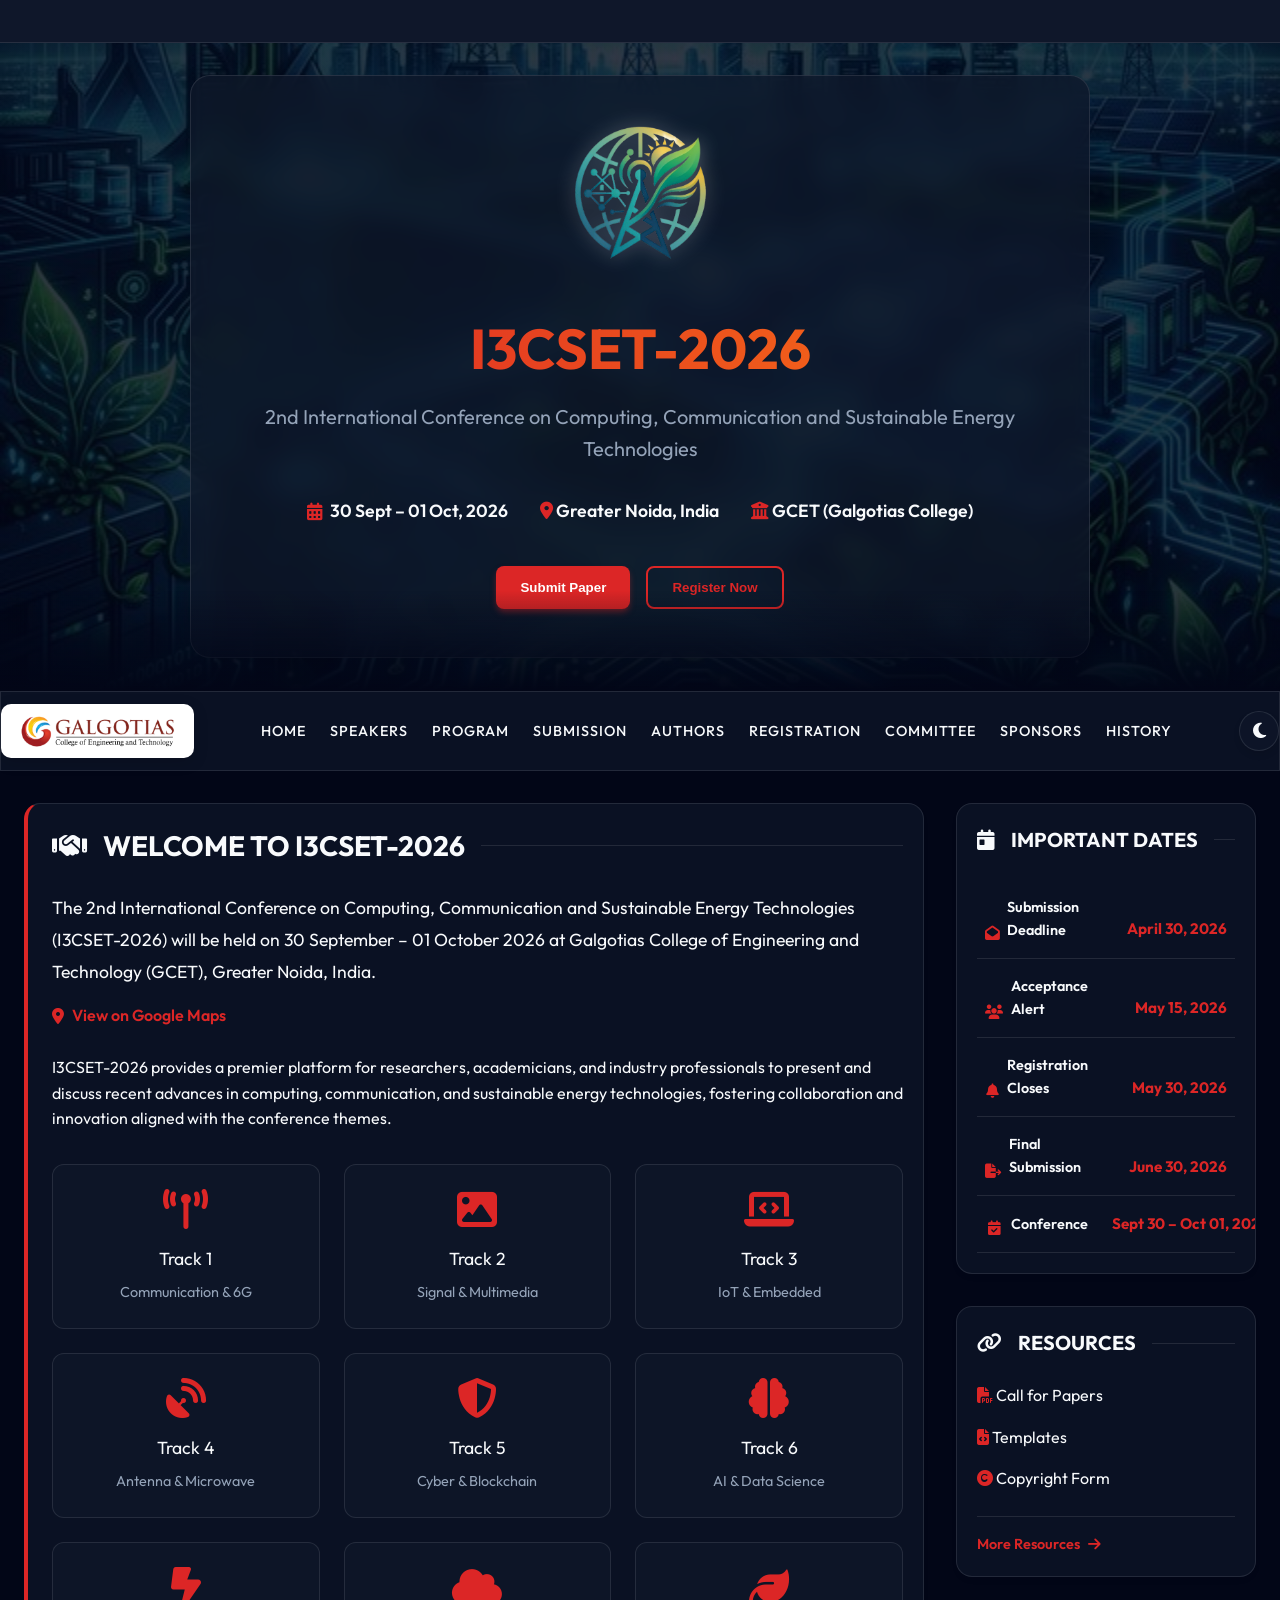
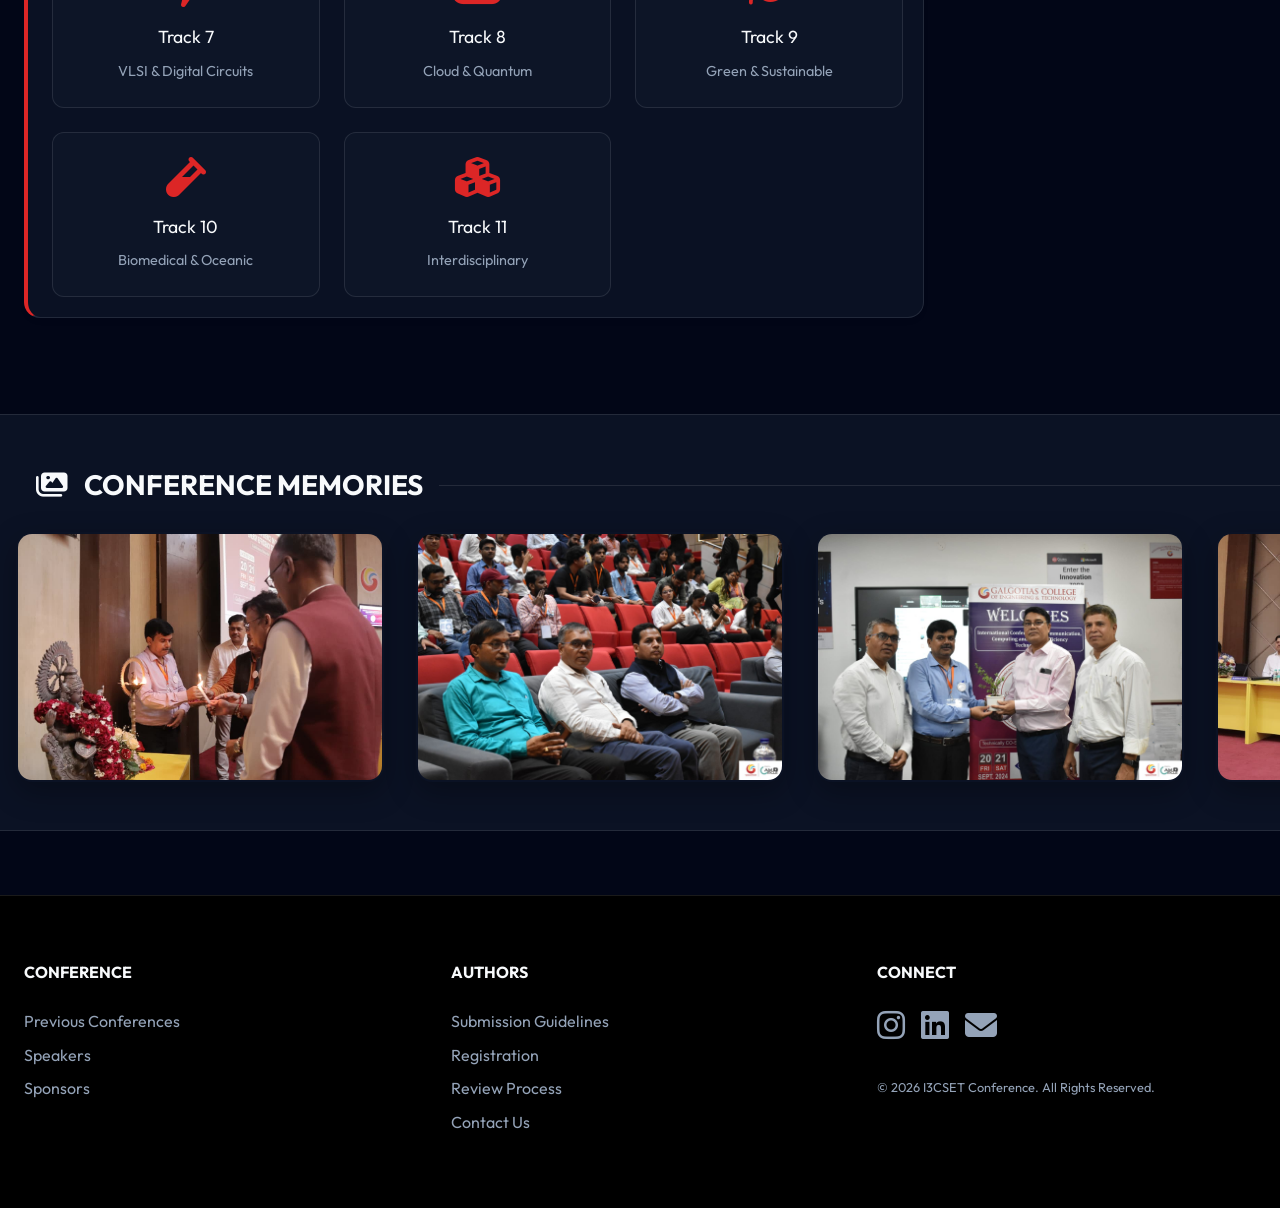
==== index.html @ 7bad55f0 "Upload website files" ====
<!DOCTYPE html>
<html lang="en">

<head>
    <meta charset="UTF-8">
    <meta name="viewport" content="width=device-width, initial-scale=1.0">
    <title>I3CSET-2026 | 2nd International Conference on Computing, Communication and Sustainable Energy Technologies
    </title>

    <!-- Meta SEO -->
    <meta name="keywords"
        content="I3CSET-2026, Conference, Computing, Communication, Sustainable Energy Technologies, GCET, Greater Noida, India">
    <meta name="description"
        content="2nd International Conference on Computing, Communication and Sustainable Energy Technologies (I3CSET-2026) at Galgotias College of Engineering and Technology, Greater Noida.">

    <!-- Fonts & Icons -->
    <link href="https://fonts.googleapis.com/css2?family=Outfit:wght@300;400;600;700&display=swap" rel="stylesheet">
    <link rel="stylesheet" href="https://cdnjs.cloudflare.com/ajax/libs/font-awesome/6.4.0/css/all.min.css">

    <!-- CSS -->
    <link rel="stylesheet" href="css/reset.css">
    <link rel="stylesheet" href="css/modern.css">

    <!-- Scripts -->
    <script src="https://code.jquery.com/jquery-3.6.0.min.js"></script>
    <script>
        // Check for theme immediately to prevent flashing
        if (localStorage.getItem('theme') === 'light') {
            document.documentElement.classList.add('light-mode');
            document.addEventListener('DOMContentLoaded', () => document.body.classList.add('light-mode'));
        }
    </script>
    <script src="js/ticker-data.js" defer></script>
    <script src="js/footer-data.js" defer></script>
    <script src="js/dates-data.js" defer></script>
    <script src="js/nav-data.js" defer></script>
    <script src="js/modern.js" defer></script>
    <style>
        /* Extra visual flourishes */
        .glass-effect {
            backdrop-filter: blur(12px);
            -webkit-backdrop-filter: blur(12px);
            border: 1px solid rgba(255, 255, 255, 0.1);
        }

        .glow-hover:hover {
            box-shadow: 0 0 20px var(--accent-glow);
        }

        .gradient-text {
            background: linear-gradient(135deg, var(--accent) 0%, var(--secondary) 100%);
            -webkit-background-clip: text;
            background-clip: text;
            -webkit-text-fill-color: transparent;
        }

        /* Modern Ticker styling */
        #news-ticker-container {
            background: var(--primary);
            color: var(--text);
            padding: 8px 0;
            overflow: hidden;
            white-space: nowrap;
            position: relative;
            z-index: 1001;
            border-bottom: 1px solid var(--glass-border);
        }

        .ticker-content {
            display: inline-block;
            padding-left: 100%;
            animation: ticker 30s linear infinite;
        }

        .ticker-item {
            display: inline-block;
            margin-right: 50px;
            font-weight: 500;
        }

        .ticker-item i {
            color: var(--accent);
            margin-right: 8px;
        }

        .ticker-item a {
            color: var(--secondary);
            text-decoration: none;
        }

        .ticker-item a:hover {
            text-decoration: underline;
        }

        @keyframes ticker {
            0% {
                transform: translateX(0);
            }

            100% {
                transform: translateX(-100%);
            }
        }

        /* Hero refinement */
        .hero-logo {
            width: 180px;
            margin-bottom: 2rem;
            filter: drop-shadow(0 0 10px rgba(255, 255, 255, 0.3));
        }

        /* Sidebar layout consistency */
        .main-content {
            margin-top: 2rem;
            display: flex;
            flex-wrap: wrap;
            gap: 2rem;
        }

        .content-area {
            flex: 3;
            min-width: 300px;
        }

        .sidebar {
            flex: 1;
            min-width: 280px;
        }

        /* Welcome card */
        .welcome-card {
            border-left: 4px solid var(--accent);
            padding-left: 1.5rem;
        }

        /* Cards for highlights */
        .highlight-grid {
            display: grid;
            grid-template-columns: repeat(auto-fit, minmax(200px, 1fr));
            gap: 1.5rem;
            margin-top: 2rem;
        }

        .h-card {
            background: var(--glass);
            padding: 1.5rem;
            border-radius: 12px;
            border: 1px solid var(--glass-border);
            transition: var(--transition);
            text-align: center;
            cursor: pointer;
        }

        .h-card:hover {
            transform: translateY(-5px);
            border-color: var(--accent);
            box-shadow: 0 10px 30px -10px rgba(59, 130, 246, 0.3);
        }

        .h-card i {
            font-size: 2.5rem;
            color: var(--accent);
            margin-bottom: 1rem;
        }

        .h-card h3 {
            font-size: 1.1rem;
            margin-bottom: 0.5rem;
            color: var(--text);
        }

        .h-card p {
            font-size: 0.9rem;
            color: var(--text-muted);
        }

        /* Horizontal Gallery Full Width */
        .full-width-gallery {
            width: 100%;
            background: var(--glass);
            border-top: 1px solid var(--glass-border);
            border-bottom: 1px solid var(--glass-border);
            padding: 3rem 0;
            margin: 4rem 0;
            overflow: hidden;
        }

        .gallery-wrapper {
            width: 100%;
            position: relative;
        }

        .gallery-track {
            display: flex;
            width: calc(400px * 22);
            /* Increased size for full width feel */
            animation: scroll 40s linear infinite;
        }

        .gallery-item {
            width: 400px;
            height: 250px;
            padding: 0 1rem;
            flex-shrink: 0;
        }

        .gallery-item img {
            width: 100%;
            height: 100%;
            object-fit: cover;
            border-radius: 16px;
            box-shadow: 0 10px 30px rgba(0, 0, 0, 0.3);
            transition: var(--transition);
            border: 2px solid transparent;
        }

        .gallery-item img:hover {
            transform: scale(1.03) translateY(-10px);
            border-color: var(--accent);
            box-shadow: 0 15px 40px rgba(59, 130, 246, 0.4);
        }

        @keyframes scroll {
            0% {
                transform: translateX(0);
            }

            100% {
                transform: translateX(calc(-400px * 11));
            }
        }

        @media (max-width: 768px) {
            .gallery-track {
                width: calc(280px * 22);
            }

            .gallery-item {
                width: 280px;
                height: 180px;
            }

            @keyframes scroll {
                0% {
                    transform: translateX(0);
                }

                100% {
                    transform: translateX(calc(-280px * 11));
                }
            }
        }
    </style>
</head>

<body>

    <!-- Top News Ticker -->
    <div id="ticker-placeholder"></div>

    <!-- Header / Hero Section -->
    <header class="modern-header">
        <div class="hero-content glass-effect">
            <img src="images/I3CSET Logo.png" alt="I3CSET Logo" class="hero-logo">
            <h1 class="conference-title">I3CSET-2026</h1>
            <p class="conference-subtitle">2nd International Conference on Computing, Communication and Sustainable
                Energy Technologies</p>

            <div class="quick-info">
                <div class="info-item"><i class="fa fa-calendar-alt"></i> 30 Sept – 01 Oct, 2026</div>
                <div class="info-item"><a
                        href="https://maps.app.goo.gl/qdZw1YLJTKPo7xcTA"
                        target="_blank" style="color: inherit; text-decoration: none;"><i
                            class="fa fa-map-marker-alt"></i> Greater Noida, India</a></div>
                <div class="info-item"><a
                        href="https://maps.app.goo.gl/qdZw1YLJTKPo7xcTA"
                        target="_blank" style="color: inherit; text-decoration: none;"><i class="fa fa-university"></i>
                        GCET (Galgotias College)</a></div>
            </div>

            <div style="margin-top: 2.5rem; display: flex; gap: 1rem; justify-content: center;">
                <button class="btn-primary glow-hover" onclick="location.href='paper-sub-guidelines.html';">Submit
                    Paper</button>
                <button class="btn-outline glow-hover" onclick="location.href='registration.html';">Register
                    Now</button>
            </div>
        </div>
    </header>

    <!-- Sticky Navigation -->
    <nav id="nav-placeholder" class="modern-nav glass-effect"></nav>

    <!-- Main Content Area -->
    <div class="main-content container mx-auto px-4 max-w-7xl">

        <!-- Left Column: Welcome & About -->
        <main class="content-area">
            <section class="section-card welcome-card">
                <h2 class="section-title"><i class="fa fa-handshake"></i> WELCOME TO I3CSET-2026</h2>
                <div style="margin-top: 1rem;">
                    <p style="font-size: 1.1rem; line-height: 1.8;">
                        The <strong>2nd International Conference on Computing, Communication and Sustainable Energy
                            Technologies (I3CSET-2026)</strong> will be held on <strong>30 September – 01 October
                            2026</strong> at
                        <strong>Galgotias College of Engineering and Technology (GCET)</strong>, Greater Noida, India.
                    </p>
                    <p style="margin-top: 1rem;">
                        <a href="https://maps.app.goo.gl/qdZw1YLJTKPo7xcTA"
                            target="_blank" style="color: var(--accent); text-decoration: none; font-weight: 600; display: inline-flex; align-items: center; gap: 0.5rem;">
                            <i class="fa fa-map-marker-alt"></i> View on Google Maps
                        </a>
                    </p>
                    <br>
                    <p>
                        I3CSET-2026 provides a premier platform for researchers, academicians, and industry
                        professionals to present and discuss recent advances in computing, communication, and
                        sustainable energy technologies, fostering collaboration and innovation aligned with the
                        conference themes.
                    </p>
                </div>

                <div class="highlight-grid">
                    <div class="h-card" onclick="location.href='technical-program.html';">
                        <i class="fa fa-tower-broadcast"></i>
                        <h3>Track 1</h3>
                        <p>Communication & 6G</p>
                    </div>
                    <div class="h-card" onclick="location.href='technical-program.html';">
                        <i class="fa fa-image"></i>
                        <h3>Track 2</h3>
                        <p>Signal & Multimedia</p>
                    </div>
                    <div class="h-card" onclick="location.href='technical-program.html';">
                        <i class="fa fa-laptop-code"></i>
                        <h3>Track 3</h3>
                        <p>IoT & Embedded</p>
                    </div>
                    <div class="h-card" onclick="location.href='technical-program.html';">
                        <i class="fa fa-satellite-dish"></i>
                        <h3>Track 4</h3>
                        <p>Antenna & Microwave</p>
                    </div>
                    <div class="h-card" onclick="location.href='technical-program.html';">
                        <i class="fa fa-shield-halved"></i>
                        <h3>Track 5</h3>
                        <p>Cyber & Blockchain</p>
                    </div>
                    <div class="h-card" onclick="location.href='technical-program.html';">
                        <i class="fa fa-brain"></i>
                        <h3>Track 6</h3>
                        <p>AI & Data Science</p>
                    </div>
                    <div class="h-card" onclick="location.href='technical-program.html';">
                        <i class="fa fa-bolt-lightning"></i>
                        <h3>Track 7</h3>
                        <p>VLSI & Digital Circuits</p>
                    </div>
                    <div class="h-card" onclick="location.href='technical-program.html';">
                        <i class="fa fa-cloud"></i>
                        <h3>Track 8</h3>
                        <p>Cloud & Quantum</p>
                    </div>
                    <div class="h-card" onclick="location.href='technical-program.html';">
                        <i class="fa fa-leaf"></i>
                        <h3>Track 9</h3>
                        <p>Green & Sustainable</p>
                    </div>
                    <div class="h-card" onclick="location.href='technical-program.html';">
                        <i class="fa fa-vial"></i>
                        <h3>Track 10</h3>
                        <p>Biomedical & Oceanic</p>
                    </div>
                    <div class="h-card" onclick="location.href='technical-program.html';">
                        <i class="fa fa-cubes"></i>
                        <h3>Track 11</h3>
                        <p>Interdisciplinary</p>
                    </div>
                </div>
            </section>
        </main>

        <!-- Right Column: Sidebar (Dates & Quick Links) -->
        <aside class="sidebar">
            <section class="section-card">
                <h3 class="section-title" style="font-size: 1.25rem;"><i class="fa fa-calendar-day"></i> IMPORTANT DATES
                </h3>
                <div id="dates-placeholder"></div>
            </section>

            <section class="section-card">
                <h3 class="section-title" style="font-size: 1.25rem;"><i class="fa fa-link"></i> RESOURCES</h3>
                <ul style="list-style: none; padding: 0;">
                    <li style="margin-bottom: 1rem;"><a href="resources/call_for_papers.pdf"
                            style="color: var(--text); text-decoration: none;"><i class="fa fa-file-pdf"
                                style="color: var(--accent);"></i> Call for Papers</a></li>
                    <li style="margin-bottom: 1rem;"><a href="resources/Submission_Format_Doc.zip"
                            style="color: var(--text); text-decoration: none;"><i class="fa fa-file-code"
                                style="color: var(--accent);"></i> Templates</a></li>
                    <li style="margin-bottom: 1rem;"><a href="resources/copyright_form.docx"
                            style="color: var(--text); text-decoration: none;"><i class="fa fa-copyright"
                                style="color: var(--accent);"></i> Copyright Form</a></li>
                    <li style="margin-top: 1.5rem; border-top: 1px solid var(--glass-border); padding-top: 1rem;">
                        <a href="paper-sub-guidelines.html#resources"
                            style="color: var(--accent); text-decoration: none; font-weight: 600; font-size: 0.9rem; display: flex; align-items: center; gap: 0.5rem;">
                            More Resources <i class="fa fa-arrow-right"></i>
                        </a>
                    </li>
                </ul>
            </section>
        </aside>

    </div>

    <!-- Full Width Gallery Section -->
    <section class="full-width-gallery">
        <div class="container mx-auto px-4">
            <h2 class="section-title">
                <pre>    </pre> <i class="fa fa-images"></i> CONFERENCE MEMORIES
            </h2>
        </div>
        <div class="gallery-wrapper">
            <div class="gallery-track">
                <!-- First Set -->
                <div class="gallery-item"><img src="images/previmg/previmg1.jpeg" alt="Conf 1"></div>
                <div class="gallery-item"><img src="images/previmg/previmg2.jpeg" alt="Conf 2"></div>
                <div class="gallery-item"><img src="images/previmg/previmg3.jpeg" alt="Conf 3"></div>
                <div class="gallery-item"><img src="images/previmg/previmg4.jpeg" alt="Conf 4"></div>
                <div class="gallery-item"><img src="images/previmg/previmg5.jpeg" alt="Conf 5"></div>
                <div class="gallery-item"><img src="images/previmg/previmg6.jpeg" alt="Conf 6"></div>
                <div class="gallery-item"><img src="images/previmg/previmg7.jpeg" alt="Conf 7"></div>
                <div class="gallery-item"><img src="images/previmg/previmg8.jpeg" alt="Conf 8"></div>
                <div class="gallery-item"><img src="images/previmg/previmg9.jpeg" alt="Conf 9"></div>
                <div class="gallery-item"><img src="images/previmg/previmg10.jpeg" alt="Conf 10"></div>
                <div class="gallery-item"><img src="images/previmg/previmg11.jpeg" alt="Conf 11"></div>
                <!-- Second Set (Duplicate for smooth loop) -->
                <div class="gallery-item"><img src="images/previmg/previmg1.jpeg" alt="Conf 1"></div>
                <div class="gallery-item"><img src="images/previmg/previmg2.jpeg" alt="Conf 2"></div>
                <div class="gallery-item"><img src="images/previmg/previmg3.jpeg" alt="Conf 3"></div>
                <div class="gallery-item"><img src="images/previmg/previmg4.jpeg" alt="Conf 4"></div>
                <div class="gallery-item"><img src="images/previmg/previmg5.jpeg" alt="Conf 5"></div>
                <div class="gallery-item"><img src="images/previmg/previmg6.jpeg" alt="Conf 6"></div>
                <div class="gallery-item"><img src="images/previmg/previmg7.jpeg" alt="Conf 7"></div>
                <div class="gallery-item"><img src="images/previmg/previmg8.jpeg" alt="Conf 8"></div>
                <div class="gallery-item"><img src="images/previmg/previmg9.jpeg" alt="Conf 9"></div>
                <div class="gallery-item"><img src="images/previmg/previmg10.jpeg" alt="Conf 10"></div>
                <div class="gallery-item"><img src="images/previmg/previmg11.jpeg" alt="Conf 11"></div>
            </div>
        </div>
    </section>

    <!-- Footer -->
    <div id="footer-placeholder"></div>

    <script>
        // Smooth scroll for nav
        $(document).ready(function () {
            // Ticker duplicate content for infinite loop if needed, 
            // but the animation handles it. Simple hover pause:
            $('#news-ticker-container').hover(function () {
                $('.ticker-content').css('animation-play-state', 'paused');
            }, function () {
                $('.ticker-content').css('animation-play-state', 'running');
            });
        });
    </script>
</body>

</html>
---- css/modern.css ----
/* Modern Design System for I3CSET-2026 */
@import url('https://fonts.googleapis.com/css2?family=Outfit:wght@300;400;600;700&display=swap');

:root {
    --primary: #0f172a;
    --accent: #dc2626;
    --accent-glow: #dc262680;
    --secondary: #f97316;
    --text: #f8fafc;
    --text-muted: #94a3b8;
    --bg: #020617;
    --footer-bg: #000000;
    --glass: rgba(15, 23, 42, 0.7);
    --glass-border: rgba(255, 255, 255, 0.1);
    --transition: all 0.3s cubic-bezier(0.4, 0, 0.2, 1);
    --header-overlay: rgba(2, 6, 23, 0.8);
}

*, ::before, ::after {
    box-sizing: border-box;
}

body.light-mode {
    --primary: #f8fafc;
    --accent: #ef4444;
    --accent-glow: #ef444440;
    --secondary: #ea580c;
    --text: #0f172a;
    --text-muted: #475569;
    --bg: #f8fafc;
    --footer-bg: #f1f5f9;
    --glass: rgba(255, 255, 255, 0.8);
    --glass-border: rgba(0, 0, 0, 0.08);
    --header-overlay: rgba(248, 250, 252, 0.85);
}

body.light-mode .modern-nav {
    background: rgba(254, 242, 242, 0.95);
    border-bottom: 1px solid rgba(220, 38, 38, 0.15);
}

* {
    transition: background-color 0.3s ease, color 0.3s ease, border-color 0.3s ease, backdrop-filter 0.3s ease, box-shadow 0.3s ease;
}

body {
    font-family: 'Outfit', sans-serif;
    background-color: var(--bg);
    color: var(--text);
    line-height: 1.6;
    margin: 0;
    overflow-x: hidden;
}

/* Glassmorphism Header */
.modern-header {
    background: linear-gradient(var(--header-overlay), var(--header-overlay)), url('../images/hero-bg.png');
    background-size: cover;
    background-position: center;
    min-height: 60vh;
    display: flex;
    flex-direction: column;
    justify-content: center;
    align-items: center;
    text-align: center;
    padding: 2rem;
    position: relative;
    border-bottom: 1px solid var(--glass-border);
}

.modern-header::after {
    content: '';
    position: absolute;
    bottom: -1px;
    left: 0;
    width: 100%;
    height: 100px;
    background: linear-gradient(to top, var(--bg), transparent);
}

.hero-content {
    backdrop-filter: blur(10px);
    background: var(--glass);
    padding: 3rem;
    border-radius: 20px;
    border: 1px solid var(--glass-border);
    max-width: 900px;
    transform: translateY(0);
    animation: fadeInUp 1s ease-out;
    box-shadow: 0 20px 40px rgba(0,0,0,0.1);
}

@keyframes fadeInUp {
    from { opacity: 0; transform: translateY(30px); }
    to { opacity: 1; transform: translateY(0); }
}

.conference-title {
    font-size: 3.5rem;
    font-weight: 700;
    margin-bottom: 0.5rem;
    background: linear-gradient(to right, var(--accent), var(--secondary));
    -webkit-background-clip: text;
    background-clip: text;
    -webkit-text-fill-color: transparent;
}

.conference-subtitle {
    font-size: 1.25rem;
    color: var(--text-muted);
    margin-bottom: 2rem;
}

.quick-info {
    display: flex;
    gap: 2rem;
    justify-content: center;
    margin-top: 2rem;
    flex-wrap: wrap;
}

.info-item {
    display: flex;
    align-items: center;
    gap: 0.5rem;
    font-size: 1.1rem;
    font-weight: 600;
    color: var(--text);
}

.info-item i { color: var(--accent); }

/* Navigation Ribbon */
.modern-nav {
    position: sticky;
    top: 0;
    z-index: 1000;
    background: var(--glass);
    backdrop-filter: blur(15px);
    border-bottom: 1px solid var(--glass-border);
    padding: 0.75rem 0;
}

.nav-container {
    max-width: 1400px;
    margin: 0 auto;
    display: flex;
    justify-content: space-between;
    align-items: center;
}

.nav-links {
    display: flex;
    gap: 1.5rem;
    list-style: none;
    margin: 0;
    padding: 0;
}

.nav-links a {
    color: var(--text);
    text-decoration: none;
    font-weight: 500;
    transition: var(--transition);
    font-size: 0.9rem;
    text-transform: uppercase;
    letter-spacing: 1px;
}

.nav-links a:hover {
    color: var(--accent);
}

/* Modern Ticker */
#news-ticker-container {
    background: var(--primary);
    color: var(--text);
    padding: 8px 0;
    overflow: hidden;
    white-space: nowrap;
    position: relative;
    z-index: 1001;
    border-bottom: 1px solid var(--glass-border);
}

.ticker-content {
    display: inline-block;
    padding-left: 100%;
    animation: ticker 30s linear infinite;
}

.ticker-item {
    display: inline-block;
    margin-right: 50px;
    font-weight: 500;
}

.ticker-item i {
    color: var(--accent);
    margin-right: 8px;
}

.ticker-item a {
    color: var(--secondary);
    text-decoration: none;
}

.ticker-item a:hover {
    text-decoration: underline;
}

@keyframes ticker {
    0% { transform: translateX(0); }
    100% { transform: translateX(-100%); }
}

/* Sections */
.main-content {
    max-width: 1400px;
    margin: 4rem auto;
    display: grid;
    grid-template-columns: 1.6fr 1.4fr;
    gap: 3rem;
    padding: 0 1.5rem;
}

.section-card {
    background: var(--glass);
    border: 1px solid var(--glass-border);
    border-radius: 16px;
    padding: 1.25rem;
    margin-bottom: 2rem;
    box-shadow: 0 4px 6px -1px rgba(0, 0, 0, 0.05);
    overflow: hidden;
}

.section-title {
    font-size: 1.75rem;
    font-weight: 700;
    margin-bottom: 1.5rem;
    display: flex;
    align-items: center;
    gap: 1rem;
    color: var(--text);
}

.section-title::after {
    content: '';
    flex: 1;
    height: 1px;
    background: var(--glass-border);
}

/* Date Cards */
.date-list {
    list-style: none;
    padding: 0;
}

.date-card {
    display: flex;
    align-items: flex-end; /* Align to the bottom of the line */
    padding: 1rem 0.5rem; /* Add horizontal padding to prevent edge touching */
    border-bottom: 1px solid var(--glass-border);
    transition: var(--transition);
    color: var(--text);
    gap: 8px; /* Consistent gap */
    width: 100%;
    box-sizing: border-box;
}

.date-card .label { 
    font-weight: 600; 
    flex: 1; /* Take all available space */
    display: flex;
    align-items: flex-end;
    gap: 0.5rem;
    font-size: 0.9rem; /* Slightly smaller for sidebar fit */
}

/* The dotted line now sits precisely between label and value */
.date-card .label::after {
    content: '';
    flex: 1;
    border-bottom: 2px dotted var(--glass-border);
    margin: 0 4px;
    margin-bottom: 4px; /* Move dots up to align with text */
    opacity: 0.3;
}

.date-card .label i { 
    color: var(--accent); 
    width: 18px;
    text-align: center;
    margin-bottom: 1px;
}

.date-card .value { 
    color: var(--accent); 
    font-weight: 700; 
    font-size: 0.95rem;
    flex-shrink: 0; /* Never shrink the date */
    text-align: right;
    white-space: nowrap; /* Keep the date on one line */
}

.date-card:hover {
    background: rgba(var(--accent), 0.05);
    border-radius: 8px;
}

.date-value.closed {
    color: var(--text-muted) !important;
    text-decoration: line-through;
    opacity: 0.7;
}

/* Buttons */
.btn-primary {
    background: var(--accent);
    color: white;
    padding: 0.75rem 1.5rem;
    border-radius: 8px;
    border: none;
    cursor: pointer;
    font-weight: 600;
    transition: var(--transition);
    box-shadow: 0 4px 6px -1px var(--accent-glow);
}

.btn-primary:hover {
    transform: translateY(-2px);
    box-shadow: 0 10px 15px -3px var(--accent-glow);
}

.btn-outline {
    background: transparent;
    border: 2px solid var(--accent);
    color: var(--accent);
    padding: 0.75rem 1.5rem;
    border-radius: 8px;
    cursor: pointer;
    font-weight: 600;
    transition: var(--transition);
}

.btn-outline:hover {
    background: var(--accent);
    color: white;
    transform: translateY(-2px);
}

/* Footer */
footer {
    background: var(--footer-bg);
    padding: 4rem 1.5rem;
    border-top: 1px solid var(--glass-border);
    color: var(--text);
}

.footer-grid {
    max-width: 1400px;
    margin: 0 auto;
    display: grid;
    grid-template-columns: repeat(auto-fit, minmax(200px, 1fr));
    gap: 3rem;
}

.footer-section h4 {
    color: var(--text);
    margin-bottom: 1.5rem;
    text-transform: uppercase;
    font-weight: 700;
}

.footer-section ul {
    list-style: none;
    padding: 0;
}

.footer-section ul li {
    margin-bottom: 0.5rem;
}

.footer-section a {
    color: var(--text-muted);
    text-decoration: none;
    transition: var(--transition);
}

.footer-section a:hover {
    color: var(--accent);
}

/* Theme Toggle Button */
.theme-toggle {
    background: var(--glass);
    border: 1px solid var(--glass-border);
    color: var(--text);
    width: 40px;
    height: 40px;
    border-radius: 50%;
    cursor: pointer;
    font-size: 1.1rem;
    transition: var(--transition);
    display: flex;
    align-items: center;
    justify-content: center;
    box-shadow: 0 4px 6px rgba(0,0,0,0.1);
}

.theme-toggle:hover {
    background: var(--accent);
    color: white;
    transform: scale(1.1) rotate(15deg);
}

.light-mode-icon { display: none; }
body.light-mode .dark-mode-icon { display: none; }
body.light-mode .light-mode-icon { display: block; }

/* Track Accordion Styles */
.track-list {
    display: flex;
    flex-direction: column;
    gap: 1rem;
    margin-top: 2rem;
}

.track-item {
    background: var(--glass);
    border: 1px solid var(--glass-border);
    border-radius: 12px;
    overflow: hidden;
    transition: var(--transition);
}

.track-item summary {
    padding: 1.25rem;
    cursor: pointer;
    font-weight: 700;
    list-style: none; /* Hide default arrow */
    display: flex;
    justify-content: space-between;
    align-items: center;
    color: var(--text);
    background: rgba(255, 255, 255, 0.02);
}

.track-item summary::-webkit-details-marker {
    display: none;
}

.track-item summary::after {
    content: '\f078'; /* fa-chevron-down */
    font-family: 'Font Awesome 5 Free';
    font-weight: 900;
    font-size: 0.8rem;
    color: var(--accent);
    transition: transform 0.3s ease;
}

.track-item[open] summary::after {
    transform: rotate(180deg);
}

.track-item[open] {
    border-color: var(--accent);
    box-shadow: 0 0 15px var(--accent-glow);
}

.track-content {
    padding: 1.25rem;
    padding-top: 0;
    color: var(--text-muted);
    font-size: 0.95rem;
    line-height: 1.7;
    border-top: 1px solid var(--glass-border);
    margin-top: 0.5rem;
    padding-top: 1rem;
}

.track-content ul {
    list-style: disc;
    padding-left: 1.5rem;
    margin-top: 0.5rem;
}

@media (max-width: 768px) {
    .nav-container { padding: 0 1rem; }
    .nav-links { gap: 1rem; }
}
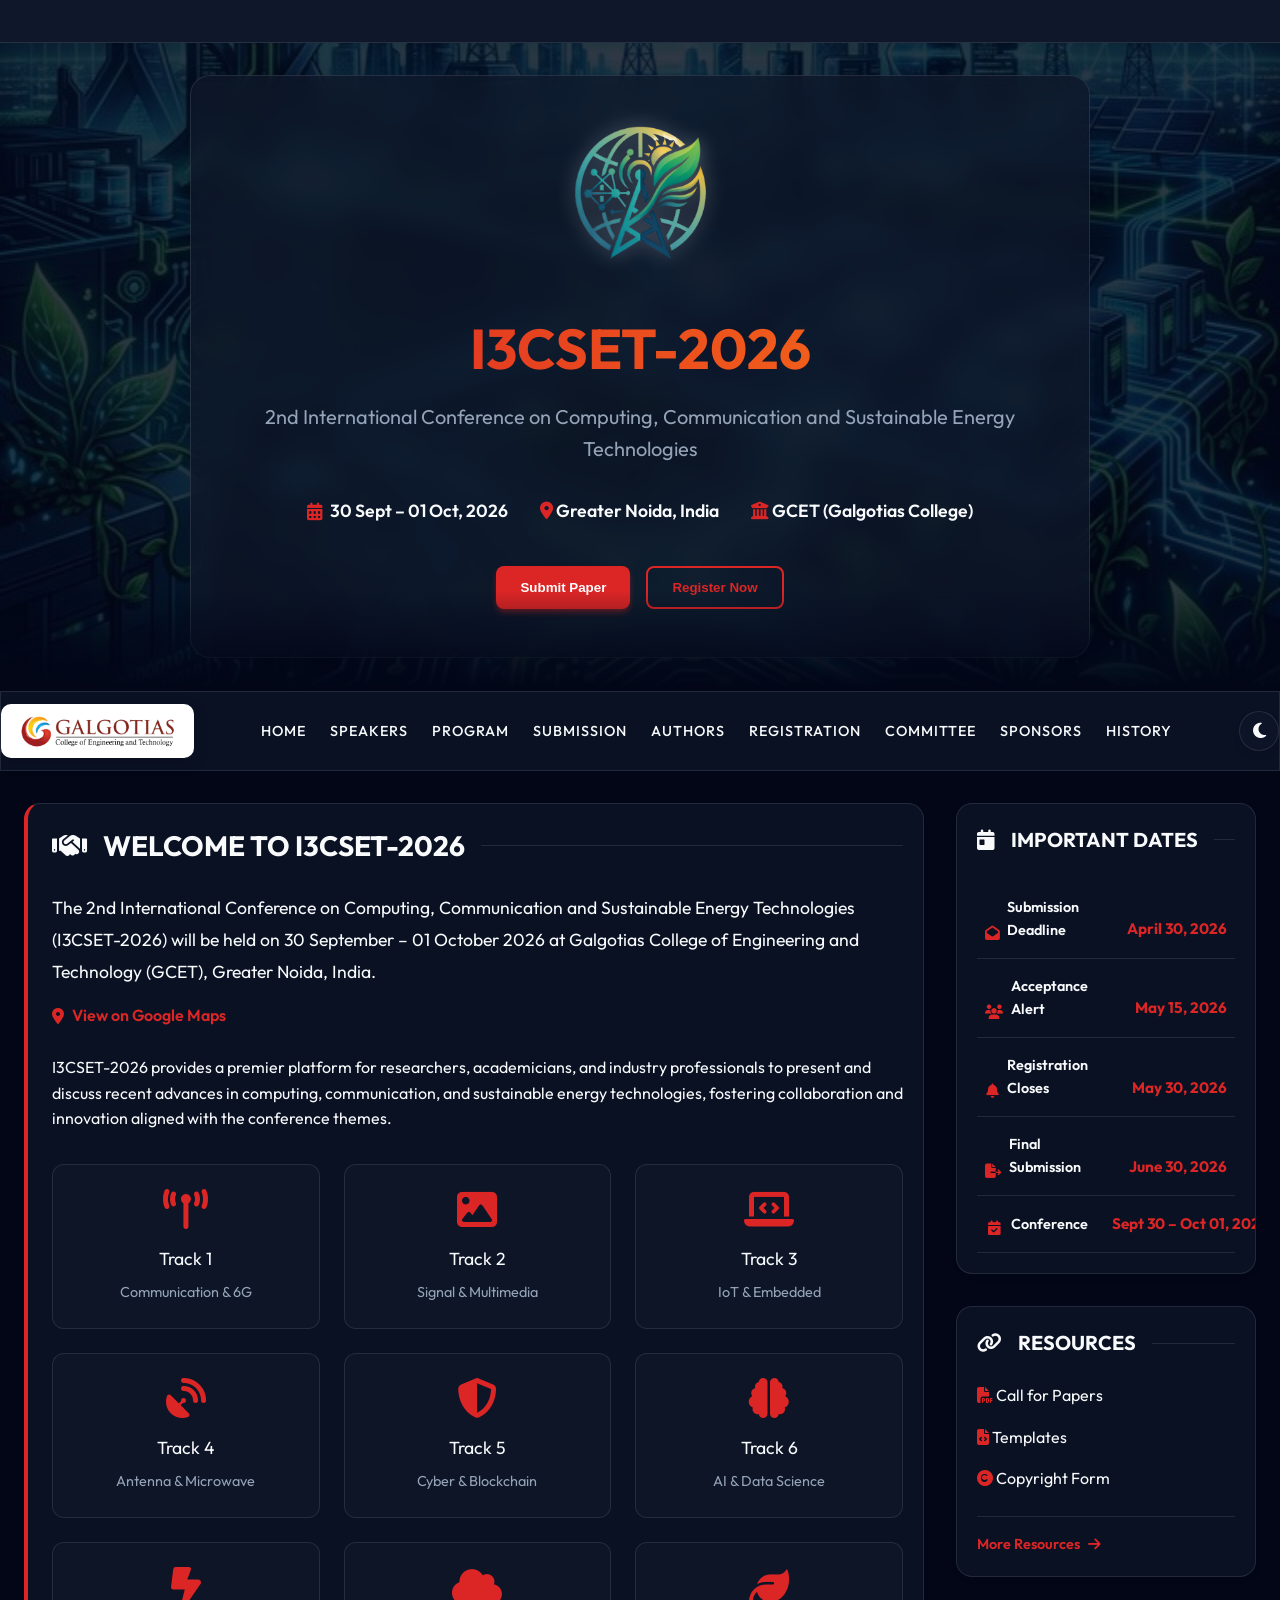
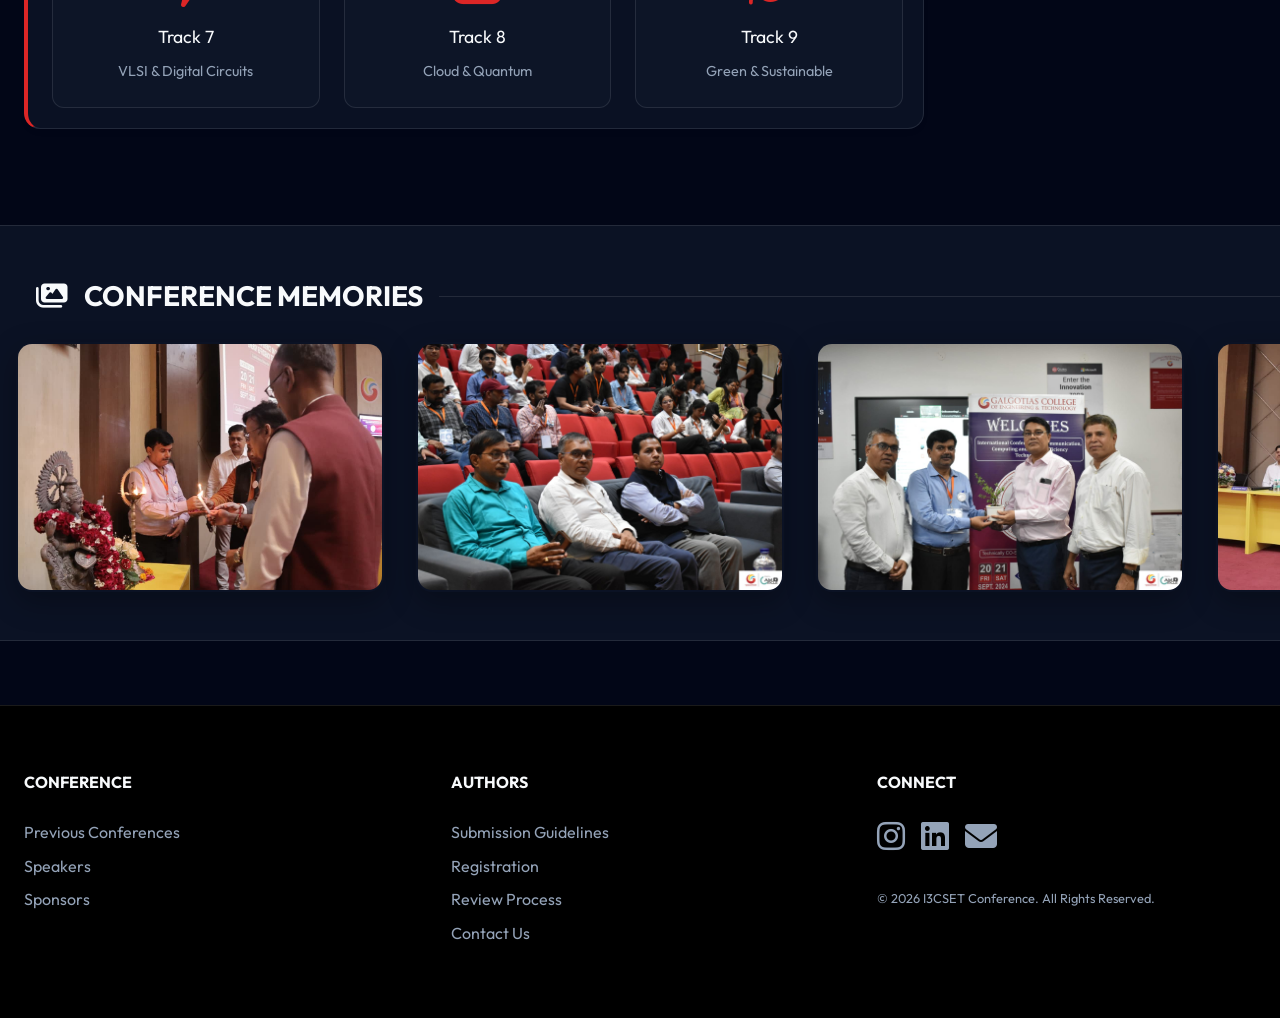
==== commit 358b0b52: "Remove tracks 10 and 11 from index.html Removed tracks 10 and 11 from the index page." ====
--- a/index.html
+++ b/index.html
@@ -364,16 +364,6 @@
                         <i class="fa fa-leaf"></i>
                         <h3>Track 9</h3>
                         <p>Green & Sustainable</p>
-                    </div>
-                    <div class="h-card" onclick="location.href='technical-program.html';">
-                        <i class="fa fa-vial"></i>
-                        <h3>Track 10</h3>
-                        <p>Biomedical & Oceanic</p>
-                    </div>
-                    <div class="h-card" onclick="location.href='technical-program.html';">
-                        <i class="fa fa-cubes"></i>
-                        <h3>Track 11</h3>
-                        <p>Interdisciplinary</p>
                     </div>
                 </div>
             </section>
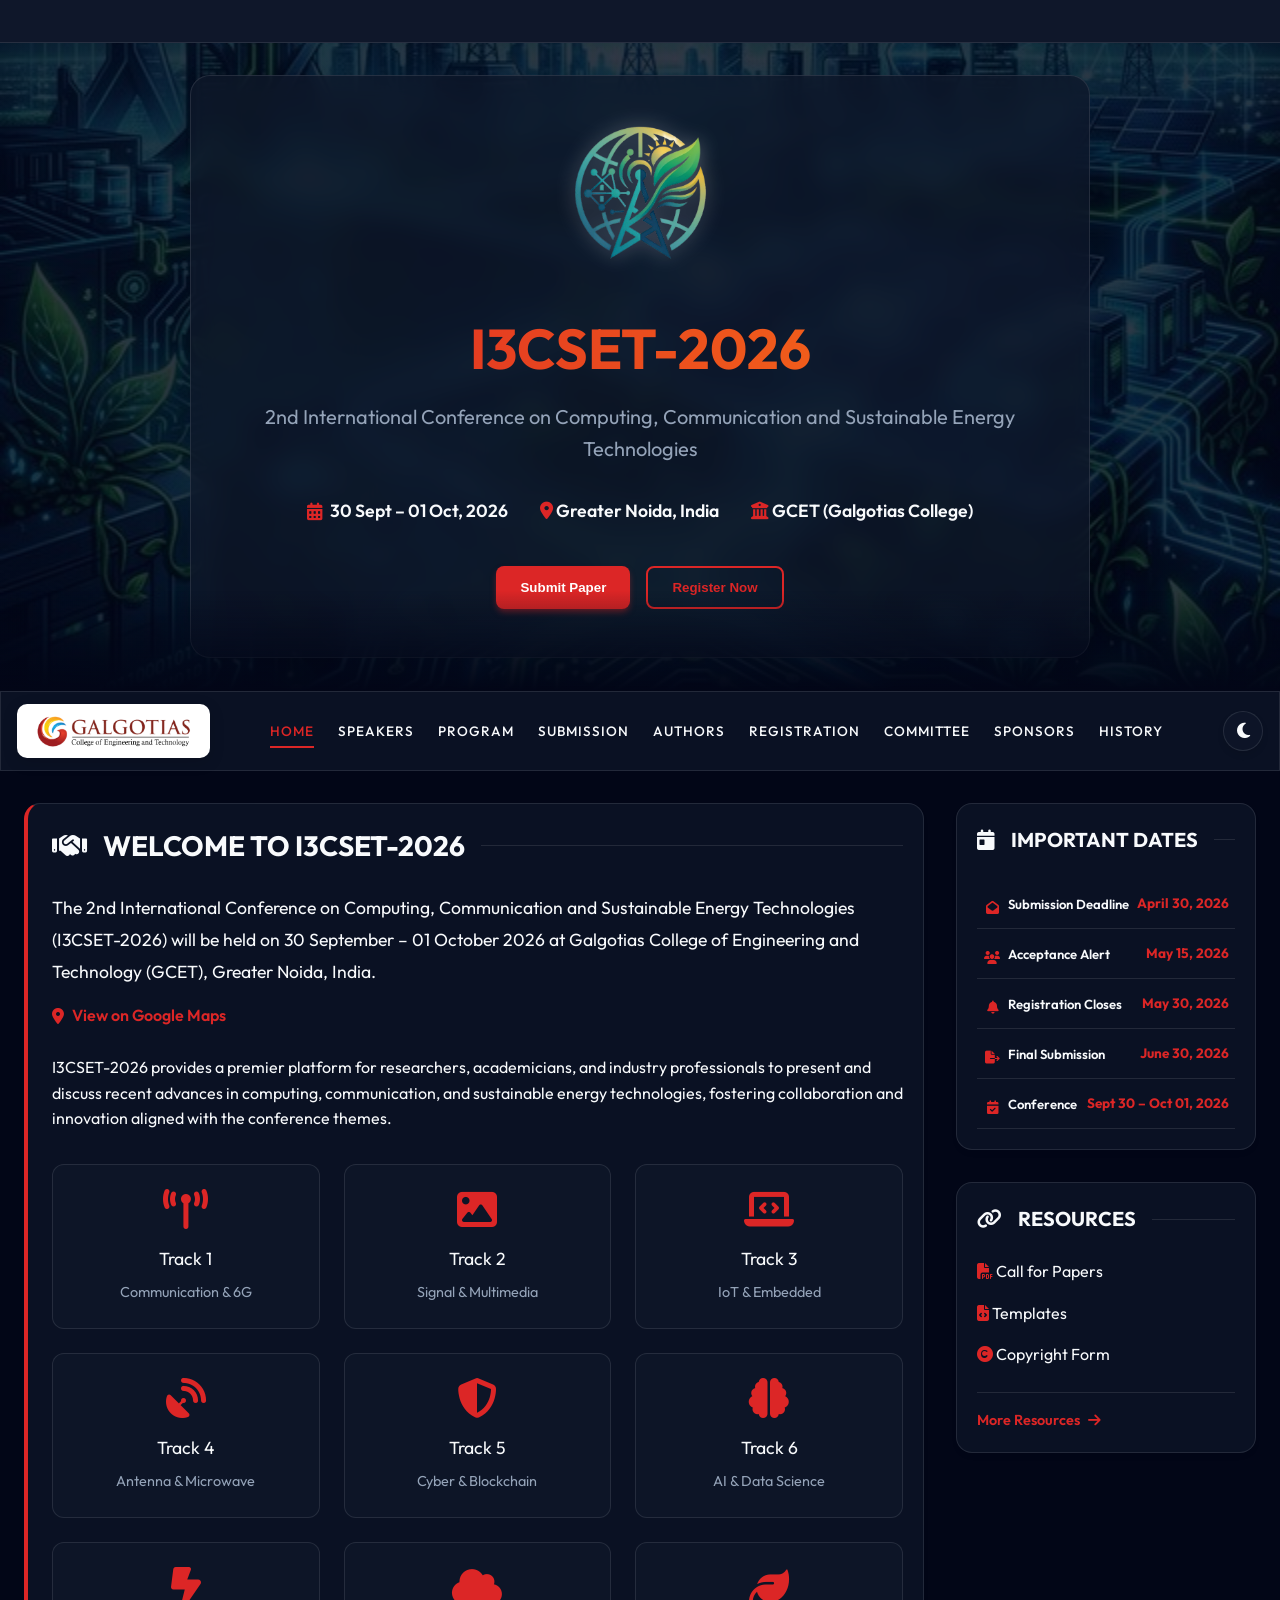
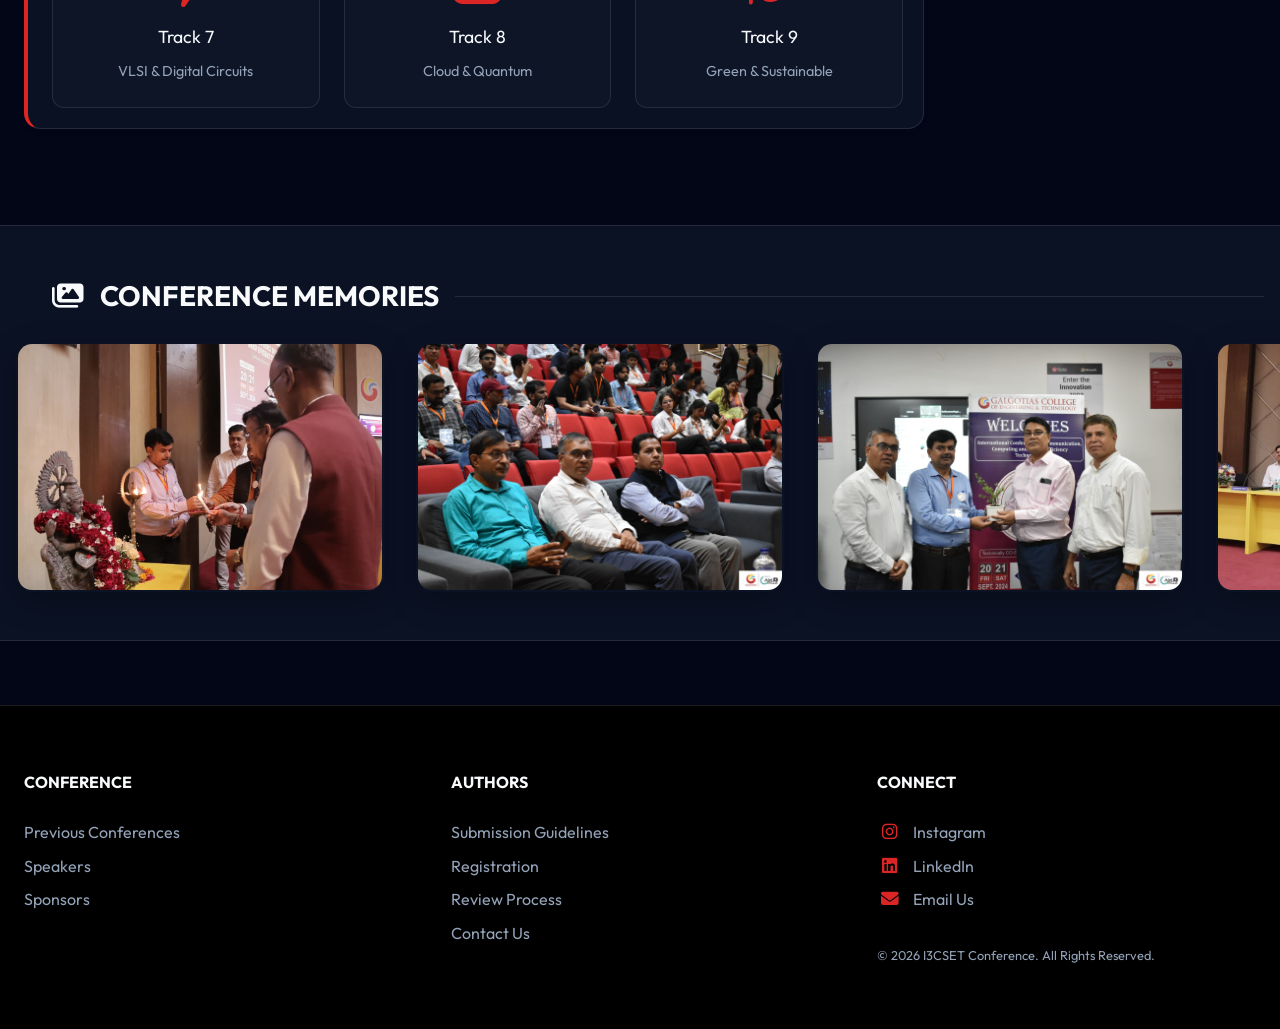
==== commit a55ce7aa: "docs: adjust dates font size, align footer social links, and add hover-pause to gallery" ====
--- a/index.html
+++ b/index.html
@@ -218,6 +218,10 @@
             transform: scale(1.03) translateY(-10px);
             border-color: var(--accent);
             box-shadow: 0 15px 40px rgba(59, 130, 246, 0.4);
+        }
+
+        .gallery-track:hover {
+            animation-play-state: paused;
         }
 
         @keyframes scroll {
--- a/css/modern.css
+++ b/css/modern.css
@@ -16,8 +16,56 @@
     --header-overlay: rgba(2, 6, 23, 0.8);
 }
 
-*, ::before, ::after {
+*,
+::before,
+::after {
     box-sizing: border-box;
+}
+
+/* Utilities */
+.container {
+    width: 100%;
+    margin-left: auto;
+    margin-right: auto;
+}
+
+.mx-auto {
+    margin-left: auto;
+    margin-right: auto;
+}
+
+.px-4 {
+    padding-left: 1rem;
+    padding-right: 1rem;
+}
+
+.py-12 {
+    padding-top: 3rem;
+    padding-bottom: 3rem;
+}
+
+.max-w-7xl {
+    max-width: 80rem;
+}
+
+.flex {
+    display: flex;
+}
+
+.flex-wrap {
+    flex-wrap: wrap;
+}
+
+.justify-center {
+    justify-content: center;
+}
+
+.gap-4 {
+    gap: 1rem;
+}
+
+.gap-8 {
+    gap: 2rem;
 }
 
 body.light-mode {
@@ -81,18 +129,26 @@
 .hero-content {
     backdrop-filter: blur(10px);
     background: var(--glass);
-    padding: 3rem;
+    padding: 3rem 2rem;
     border-radius: 20px;
     border: 1px solid var(--glass-border);
+    width: 95%; /* Fluid width */
     max-width: 900px;
-    transform: translateY(0);
+    margin: 0 auto;
     animation: fadeInUp 1s ease-out;
-    box-shadow: 0 20px 40px rgba(0,0,0,0.1);
+    box-shadow: 0 20px 40px rgba(0, 0, 0, 0.1);
 }
 
 @keyframes fadeInUp {
-    from { opacity: 0; transform: translateY(30px); }
-    to { opacity: 1; transform: translateY(0); }
+    from {
+        opacity: 0;
+        transform: translateY(30px);
+    }
+
+    to {
+        opacity: 1;
+        transform: translateY(0);
+    }
 }
 
 .conference-title {
@@ -128,7 +184,9 @@
     color: var(--text);
 }
 
-.info-item i { color: var(--accent); }
+.info-item i {
+    color: var(--accent);
+}
 
 /* Navigation Ribbon */
 .modern-nav {
@@ -147,6 +205,35 @@
     display: flex;
     justify-content: space-between;
     align-items: center;
+    position: relative;
+}
+
+.nav-brand-group {
+    display: flex;
+    align-items: center;
+}
+
+.nav-logo-link {
+    display: flex;
+    align-items: center;
+    text-decoration: none;
+    background: white;
+    padding: 6px 14px;
+    border-radius: 10px;
+    box-shadow: 0 4px 15px rgba(0, 0, 0, 0.15);
+    transition: var(--transition);
+    border: 1px solid rgba(255, 255, 255, 0.2);
+}
+
+.nav-logo-link:hover {
+    transform: translateY(-2px);
+    box-shadow: 0 6px 20px rgba(0, 0, 0, 0.2);
+}
+
+.nav-logo-img {
+    height: 40px;
+    width: auto;
+    display: block;
 }
 
 .nav-links {
@@ -162,13 +249,67 @@
     text-decoration: none;
     font-weight: 500;
     transition: var(--transition);
-    font-size: 0.9rem;
+    font-size: 0.85rem;
     text-transform: uppercase;
     letter-spacing: 1px;
-}
-
-.nav-links a:hover {
+    padding: 0.5rem 0;
+    position: relative;
+}
+
+.nav-links a::after {
+    content: '';
+    position: absolute;
+    bottom: 0;
+    left: 0;
+    width: 0;
+    height: 2px;
+    background: var(--accent);
+    transition: var(--transition);
+}
+
+.nav-links a:hover::after,
+.nav-links a.active::after {
+    width: 100%;
+}
+
+.nav-links a:hover,
+.nav-links a.active {
     color: var(--accent);
+}
+
+.nav-actions {
+    display: flex;
+    align-items: center;
+    gap: 1rem;
+}
+
+/* Mobile Menu Toggle Styles */
+.mobile-menu-toggle {
+    display: none;
+    background: var(--glass);
+    border: 1px solid var(--glass-border);
+    color: var(--text);
+    width: 40px;
+    height: 40px;
+    border-radius: 8px;
+    cursor: pointer;
+    font-size: 1.2rem;
+    transition: var(--transition);
+    align-items: center;
+    justify-content: center;
+    z-index: 1001;
+}
+
+.mobile-menu-toggle .hide-icon {
+    display: none;
+}
+
+.mobile-menu-toggle.active .show-icon {
+    display: none;
+}
+
+.mobile-menu-toggle.active .hide-icon {
+    display: block;
 }
 
 /* Modern Ticker */
@@ -210,8 +351,13 @@
 }
 
 @keyframes ticker {
-    0% { transform: translateX(0); }
-    100% { transform: translateX(-100%); }
+    0% {
+        transform: translateX(0);
+    }
+
+    100% {
+        transform: translateX(-100%);
+    }
 }
 
 /* Sections */
@@ -259,49 +405,56 @@
 
 .date-card {
     display: flex;
-    align-items: flex-end; /* Align to the bottom of the line */
-    padding: 1rem 0.5rem; /* Add horizontal padding to prevent edge touching */
+    align-items: flex-end;
+    flex-wrap: nowrap;
+    /* Align to the bottom of the line */
+    padding: 0.85rem 0.4rem;
+    /* Add horizontal padding to prevent edge touching */
     border-bottom: 1px solid var(--glass-border);
     transition: var(--transition);
     color: var(--text);
-    gap: 8px; /* Consistent gap */
+    gap: 6px;
+    /* Consistent gap */
     width: 100%;
     box-sizing: border-box;
 }
 
-.date-card .label { 
-    font-weight: 600; 
-    flex: 1; /* Take all available space */
+.date-card .label {
+    font-weight: 600;
+    flex: 1;
+    min-width: 80px;
+    /* Take all available space */
     display: flex;
     align-items: flex-end;
-    gap: 0.5rem;
-    font-size: 0.9rem; /* Slightly smaller for sidebar fit */
+    gap: 0.4rem;
+    font-size: 0.82rem;
+    /* Slightly smaller for sidebar fit */
 }
 
 /* The dotted line now sits precisely between label and value */
-.date-card .label::after {
-    content: '';
+.date-card .spacer {
     flex: 1;
     border-bottom: 2px dotted var(--glass-border);
     margin: 0 4px;
-    margin-bottom: 4px; /* Move dots up to align with text */
+    margin-bottom: 4px;
+    /* Move dots up to align with text */
     opacity: 0.3;
 }
 
-.date-card .label i { 
-    color: var(--accent); 
+.date-card .label i {
+    color: var(--accent);
     width: 18px;
     text-align: center;
     margin-bottom: 1px;
 }
 
-.date-card .value { 
-    color: var(--accent); 
-    font-weight: 700; 
-    font-size: 0.95rem;
-    flex-shrink: 0; /* Never shrink the date */
+.date-card .value {
+    color: var(--accent);
+    font-weight: 700;
+    font-size: 0.85rem;
     text-align: right;
-    white-space: nowrap; /* Keep the date on one line */
+    white-space: nowrap;
+    /* Keep the date on one line */
 }
 
 .date-card:hover {
@@ -392,6 +545,14 @@
     color: var(--accent);
 }
 
+.footer-section ul i {
+    width: 25px;
+    text-align: center;
+    color: var(--accent);
+    margin-right: 0.5rem;
+    font-size: 1.1rem;
+}
+
 /* Theme Toggle Button */
 .theme-toggle {
     background: var(--glass);
@@ -406,7 +567,7 @@
     display: flex;
     align-items: center;
     justify-content: center;
-    box-shadow: 0 4px 6px rgba(0,0,0,0.1);
+    box-shadow: 0 4px 6px rgba(0, 0, 0, 0.1);
 }
 
 .theme-toggle:hover {
@@ -415,9 +576,17 @@
     transform: scale(1.1) rotate(15deg);
 }
 
-.light-mode-icon { display: none; }
-body.light-mode .dark-mode-icon { display: none; }
-body.light-mode .light-mode-icon { display: block; }
+.light-mode-icon {
+    display: none;
+}
+
+body.light-mode .dark-mode-icon {
+    display: none;
+}
+
+body.light-mode .light-mode-icon {
+    display: block;
+}
 
 /* Track Accordion Styles */
 .track-list {
@@ -439,7 +608,8 @@
     padding: 1.25rem;
     cursor: pointer;
     font-weight: 700;
-    list-style: none; /* Hide default arrow */
+    list-style: none;
+    /* Hide default arrow */
     display: flex;
     justify-content: space-between;
     align-items: center;
@@ -452,7 +622,8 @@
 }
 
 .track-item summary::after {
-    content: '\f078'; /* fa-chevron-down */
+    content: '\f078';
+    /* fa-chevron-down */
     font-family: 'Font Awesome 5 Free';
     font-weight: 900;
     font-size: 0.8rem;
@@ -486,7 +657,261 @@
     margin-top: 0.5rem;
 }
 
+/* Responsive Adjustments */
+@media (max-width: 1200px) {
+    .nav-links {
+        gap: 1rem;
+    }
+
+    .nav-links a {
+        font-size: 0.8rem;
+    }
+
+    .main-content {
+        gap: 2rem;
+    }
+}
+
+@media (max-width: 1024px) {
+    .conference-title {
+        font-size: 2.75rem;
+    }
+
+    .hero-content {
+        padding: 2rem;
+    }
+
+    .main-content {
+        grid-template-columns: 1fr;
+        margin: 2rem auto;
+    }
+
+    .sidebar {
+        order: 2;
+    }
+
+    .content-area {
+        order: 1;
+    }
+}
+
 @media (max-width: 768px) {
-    .nav-container { padding: 0 1rem; }
-    .nav-links { gap: 1rem; }
-}
+    .modern-header {
+        min-height: 50vh;
+        padding: 1rem;
+    }
+
+    .conference-title {
+        font-size: 2.25rem;
+    }
+
+    .conference-subtitle {
+        font-size: 1rem;
+    }
+
+    .quick-info {
+        gap: 1rem;
+    }
+
+    .info-item {
+        font-size: 0.9rem;
+    }
+
+    .mobile-menu-toggle {
+        display: flex;
+    }
+
+    .nav-links {
+        position: fixed;
+        top: 50%;
+        left: 50%;
+        transform: translate(-50%, -50%) scale(0.9);
+        width: 90%;
+        max-width: 380px;
+        height: auto;
+        max-height: 85vh;
+        background: var(--glass);
+        backdrop-filter: blur(25px);
+        flex-direction: column;
+        justify-content: center;
+        align-items: center;
+        gap: 0.5rem;
+        padding: 2.5rem 1.5rem;
+        border-radius: 24px;
+        border: 1px solid var(--glass-border);
+        transition: all 0.4s cubic-bezier(0.34, 1.56, 0.64, 1);
+        z-index: 1000;
+        box-shadow: 0 25px 50px -12px rgba(0, 0, 0, 0.5);
+        opacity: 0;
+        visibility: hidden;
+        overflow-y: auto;
+    }
+
+    .nav-links.mobile-menu-active {
+        opacity: 1;
+        visibility: visible;
+        transform: translate(-50%, -50%) scale(1);
+    }
+
+    .nav-overlay {
+        position: fixed;
+        top: 0;
+        left: 0;
+        width: 100%;
+        height: 100vh;
+        background: rgba(0, 0, 0, 0.5);
+        backdrop-filter: blur(4px);
+        z-index: 999;
+        /* Just below the menu */
+        opacity: 0;
+        visibility: hidden;
+        transition: var(--transition);
+    }
+
+    .nav-overlay.active {
+        opacity: 1;
+        visibility: visible;
+    }
+
+    .nav-links a {
+        font-size: 1.1rem;
+        width: 100%;
+        text-align: center;
+        padding: 0.75rem;
+        border-radius: 12px;
+        transition: var(--transition);
+    }
+
+    .nav-links a:hover,
+    .nav-links a.active {
+        background: rgba(220, 38, 38, 0.1);
+        color: var(--accent);
+    }
+
+    .highlight-grid {
+        grid-template-columns: repeat(auto-fit, minmax(140px, 1fr));
+        gap: 1rem;
+    }
+
+    .h-card {
+        padding: 1rem;
+    }
+
+    .h-card i {
+        font-size: 1.8rem;
+    }
+
+    .h-card h3 {
+        font-size: 0.95rem;
+    }
+
+    .footer-grid {
+        gap: 2rem;
+        grid-template-columns: 1fr;
+        text-align: center;
+    }
+
+    .footer-section h4::after {
+        left: 50%;
+        transform: translateX(-50%);
+    }
+
+    /* Gallery Mobile */
+    .gallery-track {
+        width: calc(280px * 22);
+    }
+
+    .gallery-track:hover {
+        animation-play-state: paused;
+    }
+
+    .gallery-item {
+        width: 280px;
+        height: 180px;
+    }
+
+    @keyframes scroll {
+        0% {
+            transform: translateX(0);
+        }
+
+        100% {
+            transform: translateX(calc(-280px * 11));
+        }
+    }
+}
+
+@media (max-width: 480px) {
+    .conference-title {
+        font-size: 1.75rem;
+    }
+
+    .hero-logo {
+        width: 120px;
+    }
+
+    .btn-primary,
+    .btn-outline {
+        width: 100%;
+    }
+
+    .hero-content div[style*="flex"] {
+        flex-direction: column;
+    }
+
+    .section-title {
+        font-size: 1.4rem;
+    }
+
+    .welcome-card {
+        padding-left: 1rem;
+    }
+
+    .date-card .label {
+        font-size: 0.75rem;
+    }
+
+    .date-card .value {
+        font-size: 0.8rem;
+    }
+}
+
+/* Back to Top Button */
+.back-to-top {
+    position: fixed;
+    bottom: 2rem;
+    right: 2rem;
+    background: var(--accent);
+    color: white;
+    width: 50px;
+    height: 50px;
+    border-radius: 50%;
+    display: flex;
+    align-items: center;
+    justify-content: center;
+    cursor: pointer;
+    box-shadow: 0 4px 15px var(--accent-glow);
+    transition: var(--transition);
+    opacity: 0;
+    visibility: hidden;
+    z-index: 999;
+}
+
+.back-to-top.visible {
+    opacity: 1;
+    visibility: visible;
+}
+
+.back-to-top:hover {
+    transform: translateY(-5px);
+    background: var(--secondary);
+}
+
+@media (max-width: 768px) {
+    .back-to-top {
+        bottom: 1.5rem;
+        right: 1.5rem;
+        width: 45px;
+        height: 45px;
+    }
+}
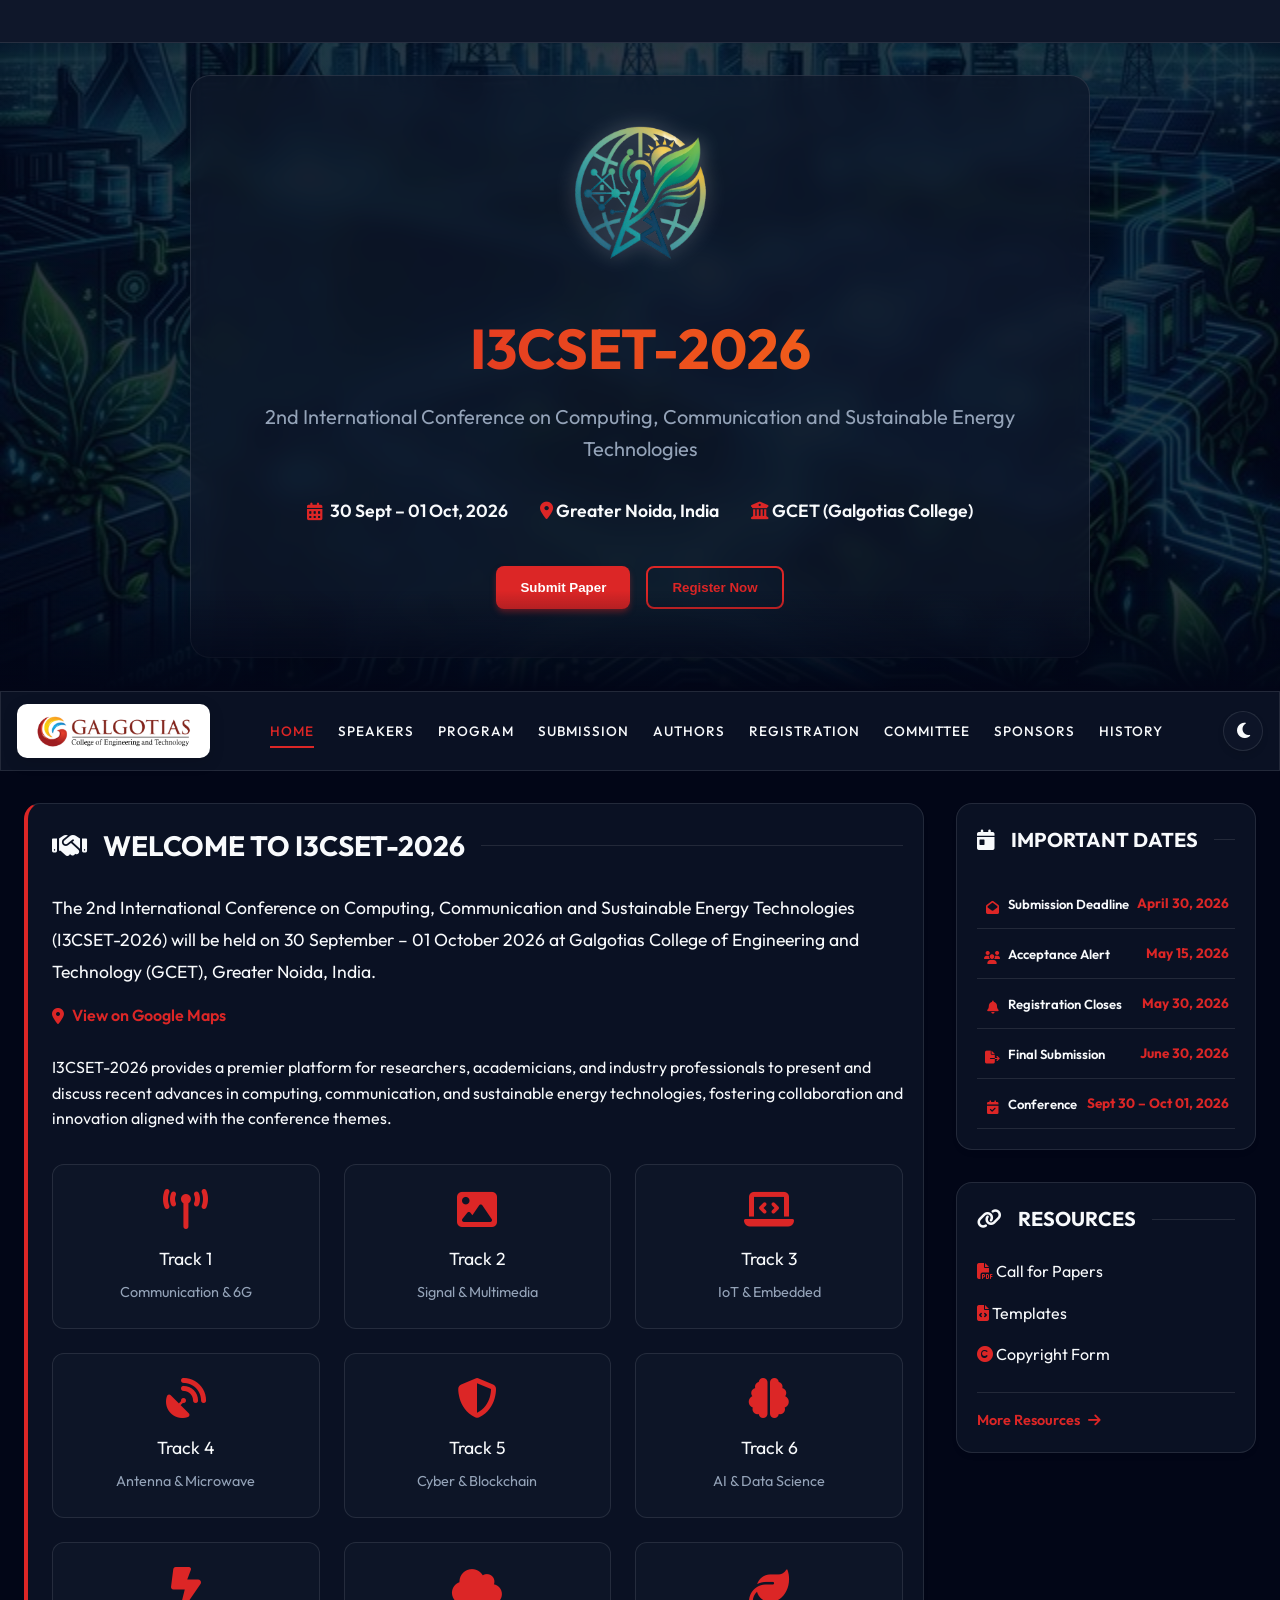
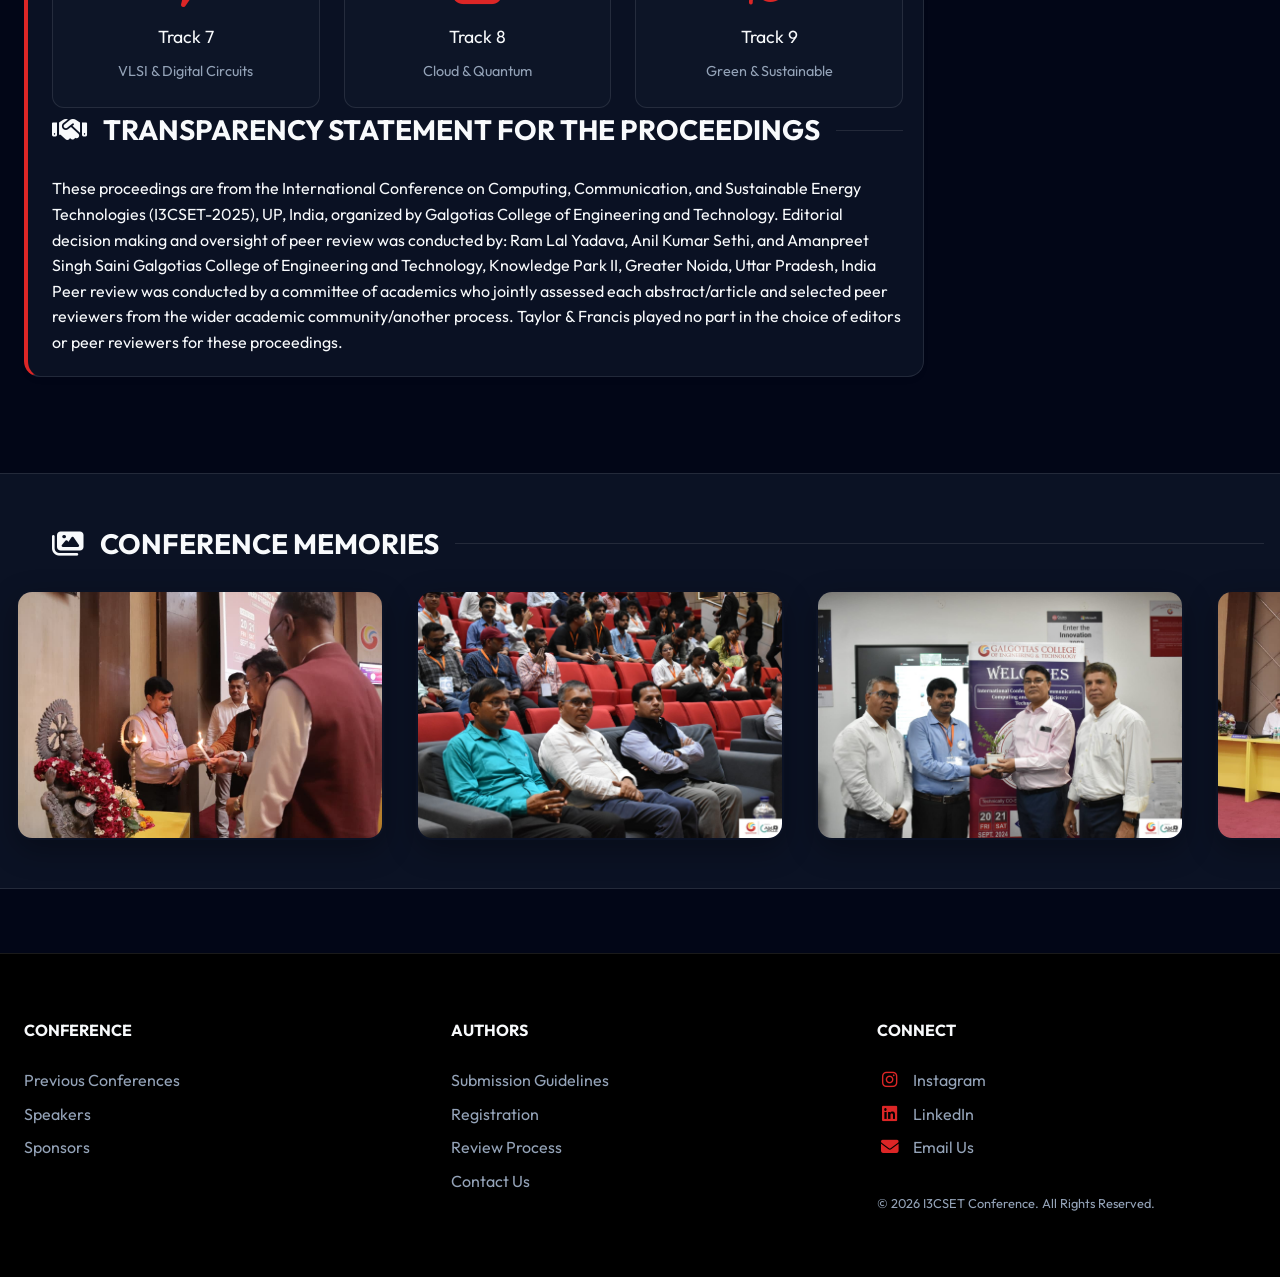
==== commit d19729f0: "Update I3CSET-2026 conference website" ====
--- a/index.html
+++ b/index.html
@@ -272,13 +272,11 @@
 
             <div class="quick-info">
                 <div class="info-item"><i class="fa fa-calendar-alt"></i> 30 Sept – 01 Oct, 2026</div>
-                <div class="info-item"><a
-                        href="https://maps.app.goo.gl/qdZw1YLJTKPo7xcTA"
-                        target="_blank" style="color: inherit; text-decoration: none;"><i
-                            class="fa fa-map-marker-alt"></i> Greater Noida, India</a></div>
-                <div class="info-item"><a
-                        href="https://maps.app.goo.gl/qdZw1YLJTKPo7xcTA"
-                        target="_blank" style="color: inherit; text-decoration: none;"><i class="fa fa-university"></i>
+                <div class="info-item"><a href="https://maps.app.goo.gl/qdZw1YLJTKPo7xcTA" target="_blank"
+                        style="color: inherit; text-decoration: none;"><i class="fa fa-map-marker-alt"></i> Greater
+                        Noida, India</a></div>
+                <div class="info-item"><a href="https://maps.app.goo.gl/qdZw1YLJTKPo7xcTA" target="_blank"
+                        style="color: inherit; text-decoration: none;"><i class="fa fa-university"></i>
                         GCET (Galgotias College)</a></div>
             </div>
 
@@ -309,8 +307,8 @@
                         <strong>Galgotias College of Engineering and Technology (GCET)</strong>, Greater Noida, India.
                     </p>
                     <p style="margin-top: 1rem;">
-                        <a href="https://maps.app.goo.gl/qdZw1YLJTKPo7xcTA"
-                            target="_blank" style="color: var(--accent); text-decoration: none; font-weight: 600; display: inline-flex; align-items: center; gap: 0.5rem;">
+                        <a href="https://maps.app.goo.gl/qdZw1YLJTKPo7xcTA" target="_blank"
+                            style="color: var(--accent); text-decoration: none; font-weight: 600; display: inline-flex; align-items: center; gap: 0.5rem;">
                             <i class="fa fa-map-marker-alt"></i> View on Google Maps
                         </a>
                     </p>
@@ -369,6 +367,23 @@
                         <h3>Track 9</h3>
                         <p>Green & Sustainable</p>
                     </div>
+                </div>
+                <h2 class="section-title"><i class="fa fa-handshake"></i>TRANSPARENCY STATEMENT FOR THE PROCEEDINGS</h2>
+                <div style="margin-top: 1rem;">
+                    <p> These proceedings are from the International Conference on Computing, Communication, and
+                        Sustainable Energy Technologies (I3CSET-2025), UP, India, organized by Galgotias College of
+                        Engineering and Technology. Editorial decision making and oversight of peer review was conducted
+                        by:
+
+                        Ram Lal Yadava, Anil Kumar Sethi, and Amanpreet Singh Saini
+                        Galgotias College of Engineering and Technology, Knowledge Park II, Greater Noida, Uttar
+                        Pradesh, India
+
+                        Peer review was conducted by a committee of academics who jointly assessed each abstract/article
+                        and selected peer reviewers from the wider academic community/another process.
+
+                        Taylor & Francis played no part in the choice of editors or peer reviewers for these
+                        proceedings.
                 </div>
             </section>
         </main>
@@ -459,4 +474,4 @@
     </script>
 </body>
 
-</html>
+</html>
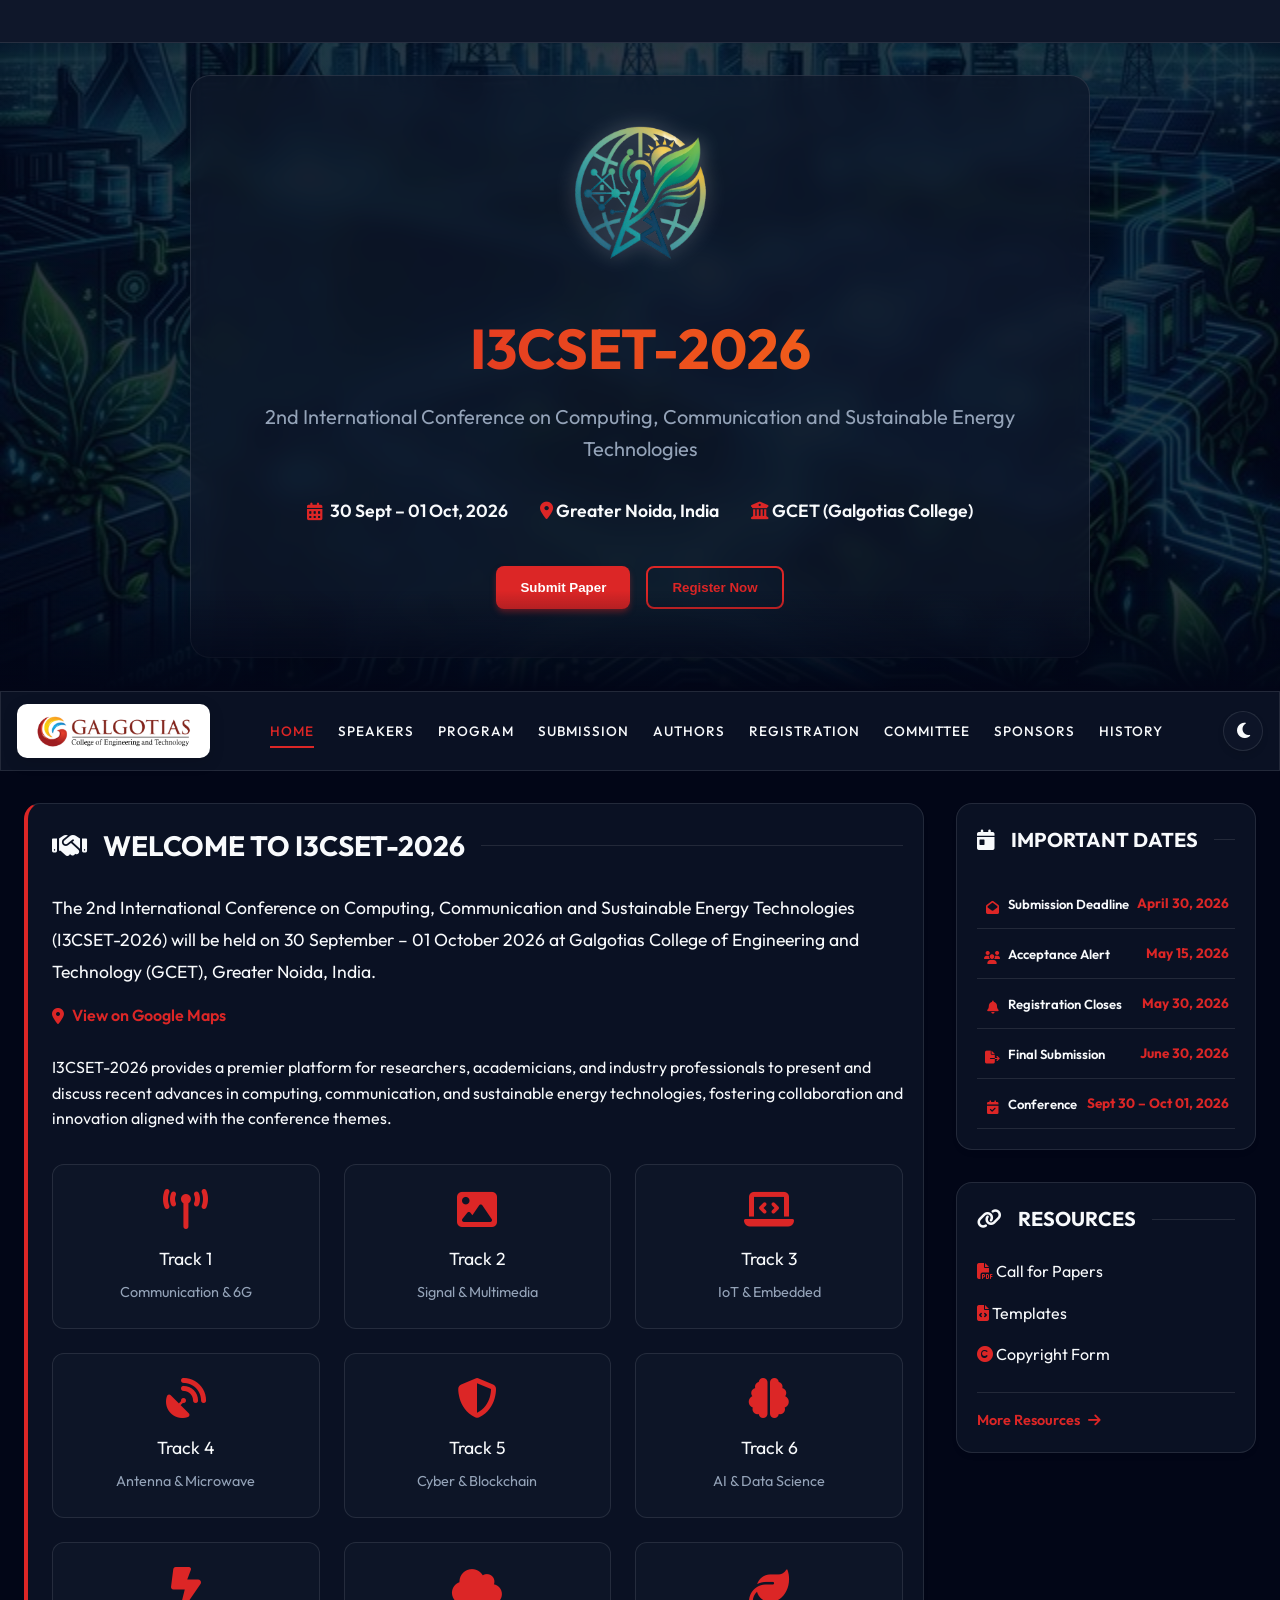
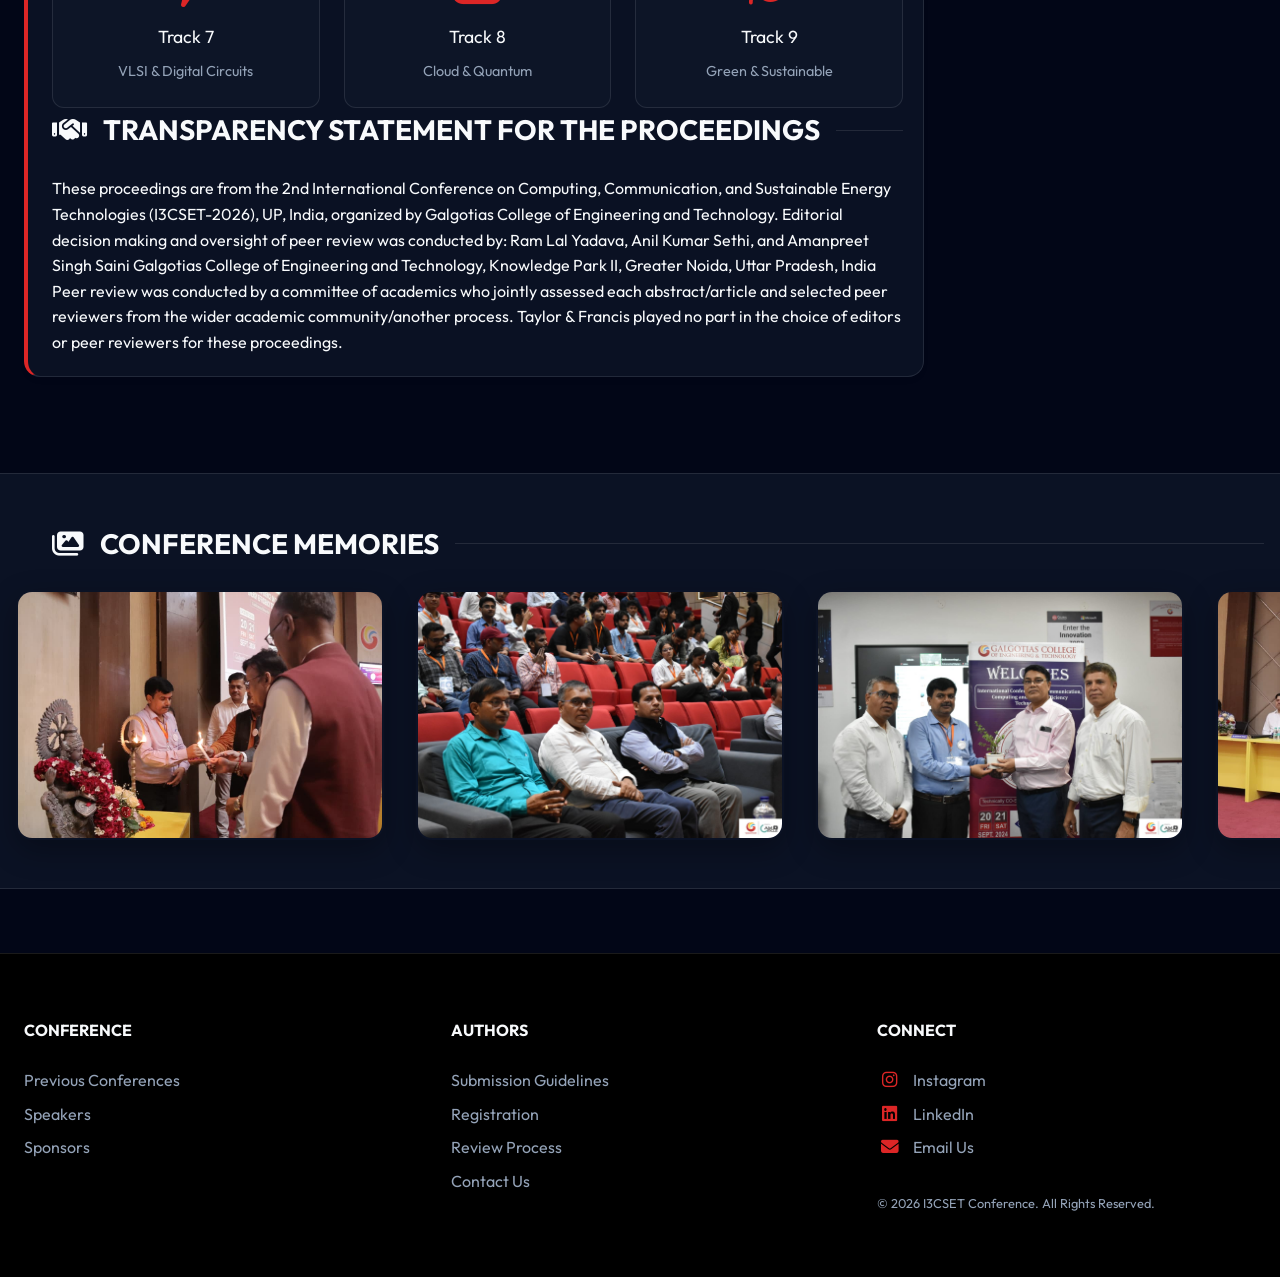
==== commit 852e2737: "Update conference year in transparency statement" ====
--- a/index.html
+++ b/index.html
@@ -370,8 +370,8 @@
                 </div>
                 <h2 class="section-title"><i class="fa fa-handshake"></i>TRANSPARENCY STATEMENT FOR THE PROCEEDINGS</h2>
                 <div style="margin-top: 1rem;">
-                    <p> These proceedings are from the International Conference on Computing, Communication, and
-                        Sustainable Energy Technologies (I3CSET-2025), UP, India, organized by Galgotias College of
+                    <p> These proceedings are from the 2nd International Conference on Computing, Communication, and
+                        Sustainable Energy Technologies (I3CSET-2026), UP, India, organized by Galgotias College of
                         Engineering and Technology. Editorial decision making and oversight of peer review was conducted
                         by:
 
@@ -474,4 +474,4 @@
     </script>
 </body>
 
-</html>+</html>
